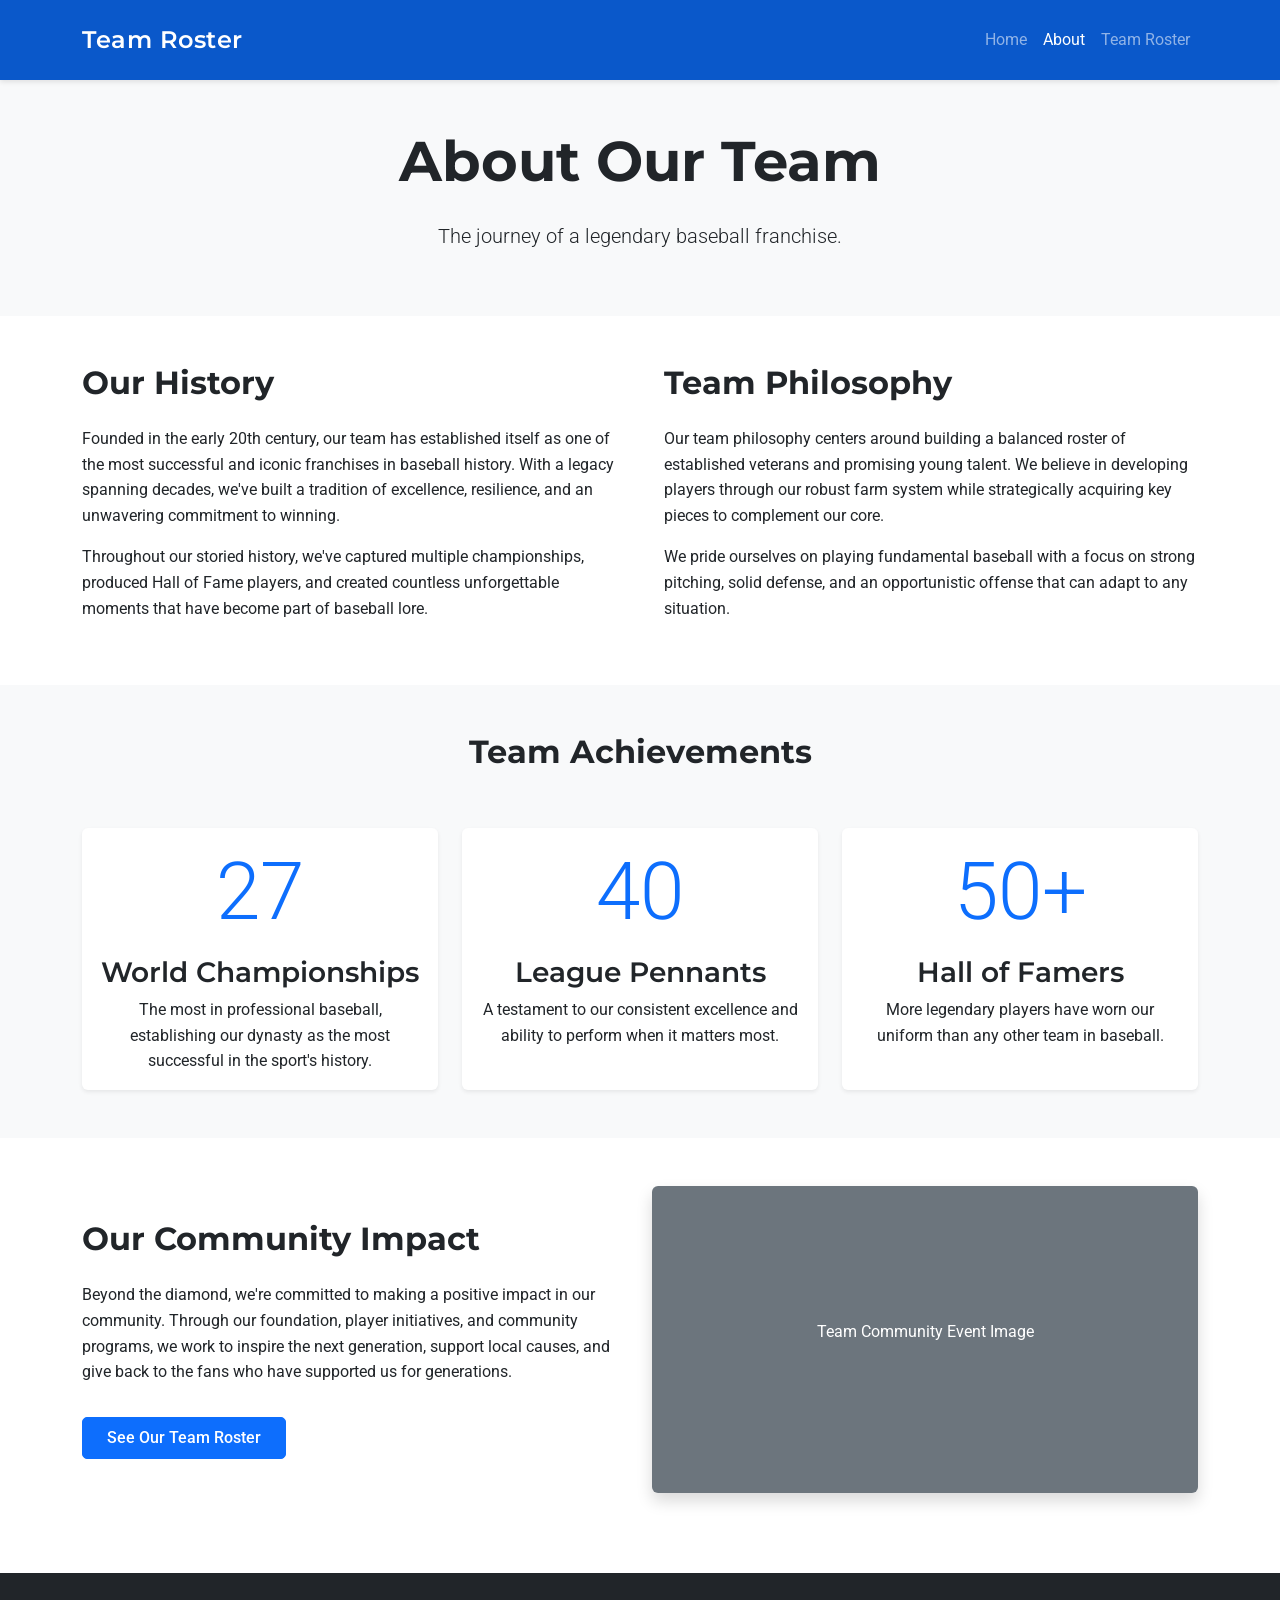
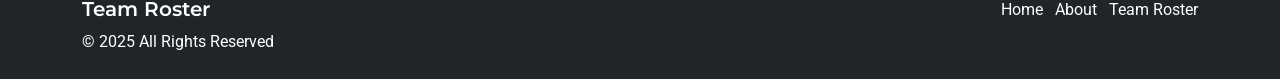
==== about.html @ 9bb12f3b "Day #3 School / Day #4 Home: Added team roster showcase with navigation, player filtering, and style" ====
<!doctype html>
<html lang="en">
    <head>
        <title>About Our Team | Team Roster</title>
        <!-- Required meta tags -->
        <meta charset="utf-8" />
        <meta
            name="viewport"
            content="width=device-width, initial-scale=1, shrink-to-fit=no"
        />

        <!-- Bootstrap CSS v5.3.2 -->
        <link
            href="https://cdn.jsdelivr.net/npm/bootstrap@5.3.2/dist/css/bootstrap.min.css"
            rel="stylesheet"
            integrity="sha384-T3c6CoIi6uLrA9TneNEoa7RxnatzjcDSCmG1MXxSR1GAsXEV/Dwwykc2MPK8M2HN"
            crossorigin="anonymous"
        />
        <link rel="stylesheet" href="style.css">
        <link rel="icon" type="image/png" href="imgs/favicon.png">
    </head>

    <body>
        <header>
            <!-- Navigation -->
            <nav class="navbar navbar-expand-lg navbar-dark bg-primary">
                <div class="container">
                    <a class="navbar-brand" href="index.html">Team Roster</a>
                    <button class="navbar-toggler" type="button" data-bs-toggle="collapse" data-bs-target="#navbarNav" aria-controls="navbarNav" aria-expanded="false" aria-label="Toggle navigation">
                        <span class="navbar-toggler-icon"></span>
                    </button>
                    <div class="collapse navbar-collapse" id="navbarNav">
                        <ul class="navbar-nav ms-auto">
                            <li class="nav-item">
                                <a class="nav-link" href="index.html">Home</a>
                            </li>
                            <li class="nav-item">
                                <a class="nav-link active" aria-current="page" href="about.html">About</a>
                            </li>
                            <li class="nav-item">
                                <a class="nav-link" href="team.html">Team Roster</a>
                            </li>
                        </ul>
                    </div>
                </div>
            </nav>
        </header>
        
        <main>
            <section class="py-5 bg-light">
                <div class="container">
                    <div class="row">
                        <div class="col-lg-8 mx-auto text-center">
                            <h1 class="display-4 fw-bold mb-4">About Our Team</h1>
                            <p class="lead">The journey of a legendary baseball franchise.</p>
                        </div>
                    </div>
                </div>
            </section>
            
            <section class="py-5">
                <div class="container">
                    <div class="row g-5">
                        <div class="col-md-6">
                            <h2 class="fw-bold mb-4">Our History</h2>
                            <p>Founded in the early 20th century, our team has established itself as one of the most successful and iconic franchises in baseball history. With a legacy spanning decades, we've built a tradition of excellence, resilience, and an unwavering commitment to winning.</p>
                            <p>Throughout our storied history, we've captured multiple championships, produced Hall of Fame players, and created countless unforgettable moments that have become part of baseball lore.</p>
                        </div>
                        <div class="col-md-6">
                            <h2 class="fw-bold mb-4">Team Philosophy</h2>
                            <p>Our team philosophy centers around building a balanced roster of established veterans and promising young talent. We believe in developing players through our robust farm system while strategically acquiring key pieces to complement our core.</p>
                            <p>We pride ourselves on playing fundamental baseball with a focus on strong pitching, solid defense, and an opportunistic offense that can adapt to any situation.</p>
                        </div>
                    </div>
                </div>
            </section>
            
            <section class="py-5 bg-light">
                <div class="container">
                    <div class="row">
                        <div class="col-12 text-center mb-5">
                            <h2 class="fw-bold">Team Achievements</h2>
                        </div>
                    </div>
                    <div class="row g-4">
                        <div class="col-md-4">
                            <div class="card h-100 border-0 shadow-sm">
                                <div class="card-body text-center">
                                    <div class="display-1 text-primary mb-3">27</div>
                                    <h3 class="card-title">World Championships</h3>
                                    <p class="card-text">The most in professional baseball, establishing our dynasty as the most successful in the sport's history.</p>
                                </div>
                            </div>
                        </div>
                        <div class="col-md-4">
                            <div class="card h-100 border-0 shadow-sm">
                                <div class="card-body text-center">
                                    <div class="display-1 text-primary mb-3">40</div>
                                    <h3 class="card-title">League Pennants</h3>
                                    <p class="card-text">A testament to our consistent excellence and ability to perform when it matters most.</p>
                                </div>
                            </div>
                        </div>
                        <div class="col-md-4">
                            <div class="card h-100 border-0 shadow-sm">
                                <div class="card-body text-center">
                                    <div class="display-1 text-primary mb-3">50+</div>
                                    <h3 class="card-title">Hall of Famers</h3>
                                    <p class="card-text">More legendary players have worn our uniform than any other team in baseball.</p>
                                </div>
                            </div>
                        </div>
                    </div>
                </div>
            </section>
            
            <section class="py-5">
                <div class="container">
                    <div class="row align-items-center">
                        <div class="col-md-6 mb-4 mb-md-0">
                            <h2 class="fw-bold mb-4">Our Community Impact</h2>
                            <p>Beyond the diamond, we're committed to making a positive impact in our community. Through our foundation, player initiatives, and community programs, we work to inspire the next generation, support local causes, and give back to the fans who have supported us for generations.</p>
                            <a href="team.html" class="btn btn-primary mt-3">See Our Team Roster</a>
                        </div>
                        <div class="col-md-6">
                            <div class="ratio ratio-16x9 rounded overflow-hidden shadow">
                                <div class="bg-secondary d-flex align-items-center justify-content-center">
                                    <p class="text-white">Team Community Event Image</p>
                                </div>
                            </div>
                        </div>
                    </div>
                </div>
            </section>
        </main>
        
        <footer class="bg-dark text-white py-4">
            <div class="container">
                <div class="row">
                    <div class="col-md-6">
                        <h5>Team Roster</h5>
                        <p class="mb-0">© 2025 All Rights Reserved</p>
                    </div>
                    <div class="col-md-6 text-md-end">
                        <ul class="list-inline mb-0">
                            <li class="list-inline-item"><a href="index.html" class="text-white">Home</a></li>
                            <li class="list-inline-item"><a href="about.html" class="text-white">About</a></li>
                            <li class="list-inline-item"><a href="team.html" class="text-white">Team Roster</a></li>
                        </ul>
                    </div>
                </div>
            </div>
        </footer>
        
        <script
            src="https://cdn.jsdelivr.net/npm/@popperjs/core@2.11.8/dist/umd/popper.min.js"
            integrity="sha384-I7E8VVD/ismYTF4hNIPjVp/Zjvgyol6VFvRkX/vR+Vc4jQkC+hVqc2pM8ODewa9r"
            crossorigin="anonymous"
        ></script>
        <script
            src="https://cdn.jsdelivr.net/npm/bootstrap@5.3.2/dist/js/bootstrap.min.js"
            integrity="sha384-BBtl+eGJRgqQAUMxJ7pMwbEyER4l1g+O15P+16Ep7Q9Q+zqX6gSbd85u4mG4QzX+"
            crossorigin="anonymous"
        ></script>
    </body>
</html>
---- style.css ----
/* Custom Fonts */
@import url('https://fonts.googleapis.com/css2?family=Montserrat:wght@400;500;600;700&family=Roboto:wght@300;400;500;700&display=swap');

/* Base Styles */
:root {
    --primary-color: #0d6efd;
    --primary-dark: #0a58ca;
    --secondary-color: #6c757d;
    --accent-color: #ffc107;
    --light-color: #f8f9fa;
    --dark-color: #212529;
    --success-color: #198754;
    --danger-color: #dc3545;
}

body {
    font-family: 'Roboto', sans-serif;
    color: var(--dark-color);
    line-height: 1.6;
}

h1, h2, h3, h4, h5, h6, .navbar-brand {
    font-family: 'Montserrat', sans-serif;
    font-weight: 600;
}
.hero-section {
    background: linear-gradient(rgba(13, 110, 253, 0.9), rgba(10, 88, 202, 0.9)), url('https://source.unsplash.com/vTL_qy03D1I/1600x900') no-repeat center center;
    background-size: cover;
    padding: 5rem 0;
}
.navbar {
    padding: 1rem 0;
    box-shadow: 0 2px 5px rgba(0, 0, 0, 0.1);
}

.navbar-dark.bg-primary {
    background-color: var(--primary-dark) !important;
}

.navbar-brand {
    font-size: 1.5rem;
    letter-spacing: 0.5px;
}
.player-card {
    transition: transform 0.3s ease, box-shadow 0.3s ease;
    border-radius: 0.5rem;
    overflow: hidden;
    border: none;
}
.player-card:hover {
    transform: translateY(-5px);
    box-shadow: 0 10px 20px rgba(0, 0, 0, 0.1) !important;
}.player-photo {
    height: 230px;
    object-fit: cover;
    object-position: center top;
}
.card-title {
    font-weight: 600;
}
.position-indicator {
    position: absolute;
    top: 10px;
    right: 10px;
    padding: 0.25rem 0.5rem;
    border-radius: 5px;
    font-weight: 600;
    color: white;
    background-color: var(--primary-color);
}
.badge-pos-P, .badge-pos-SP, .badge-pos-RP {
    background-color: var(--danger-color);
}

.badge-pos-C {
    background-color: #6610f2;
}

.badge-pos-1B, .badge-pos-2B, .badge-pos-3B, .badge-pos-SS {
    background-color: var(--success-color);
}

.badge-pos-LF, .badge-pos-CF, .badge-pos-RF {
    background-color: var(--primary-color);
}

.badge-pos-DH {
    background-color: var(--accent-color);
    color: var(--dark-color);
}
.roster-controls {
    background-color: var(--light-color);
    padding: 1.5rem;
    border-radius: 10px;
    margin-bottom: 2rem;
}
footer {
    margin-top: 2rem;
}

footer a {
    text-decoration: none;
    transition: color 0.2s;
}

footer a:hover {
    text-decoration: underline;
}
.btn {
    border-radius: 5px;
    padding: 0.5rem 1.5rem;
    font-weight: 500;
    transition: all 0.3s;
}

.btn-primary {
    background-color: var(--primary-color);
    border-color: var(--primary-color);
}

.btn-primary:hover {
    background-color: var(--primary-dark);
    border-color: var(--primary-dark);
    transform: translateY(-2px);
}

.btn-outline-primary {
    color: var(--primary-color);
    border-color: var(--primary-color);
}

.btn-outline-primary:hover {
    background-color: var(--primary-color);
    transform: translateY(-2px);
}
@media (max-width: 767px) {
    .hero-section {
        padding: 3rem 0;
    }
    
    .hero-section h1 {
        font-size: 2.5rem;
    }
    
    .player-photo {
        height: 200px;
    }
}

@media (max-width: 576px) {
    .navbar-brand {
        font-size: 1.2rem;
    }
    
    h1.display-4 {
        font-size: 2.5rem;
    }
    
    .display-1, .display-3, .display-4 {
        font-size: calc(1.3rem + 2.1vw);
    }
    
    .player-photo {
        height: 180px;
    }
}
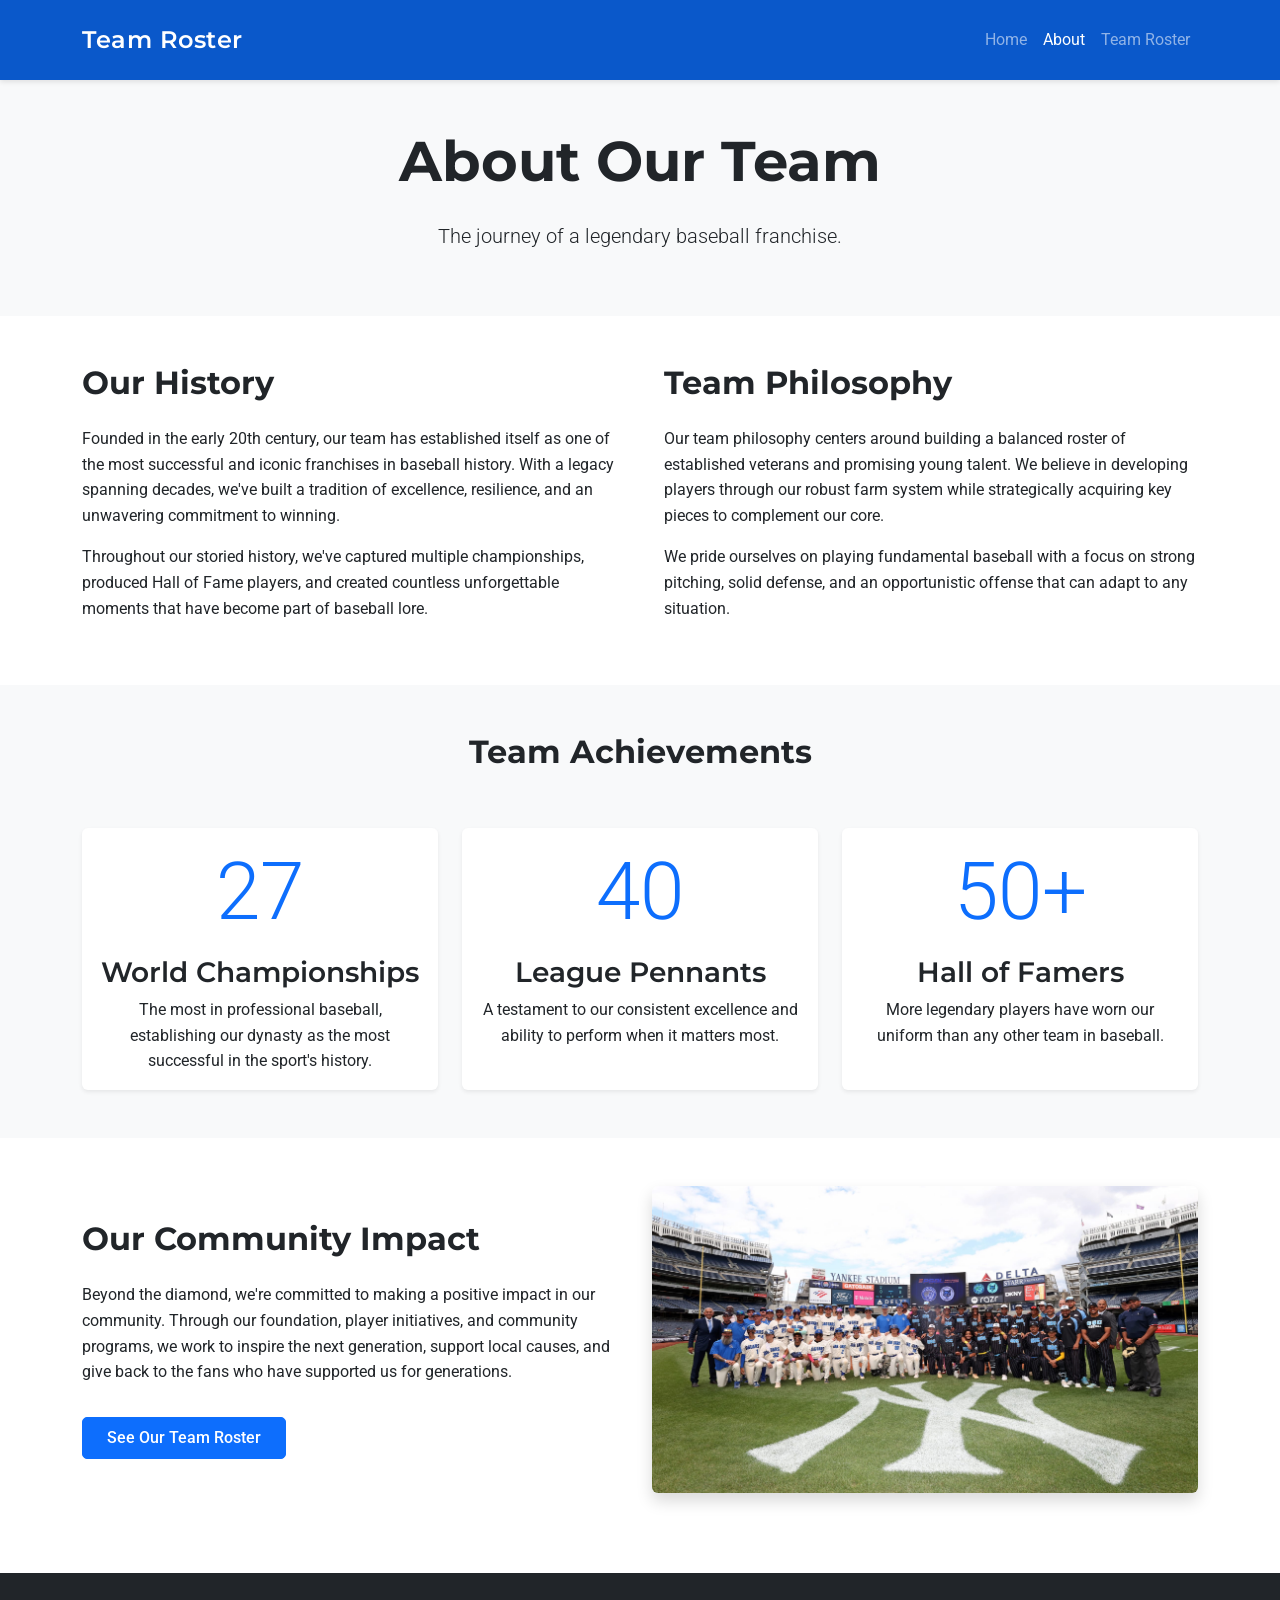
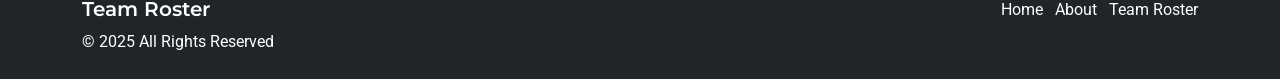
==== commit 02aa290d: "Day #4 Class: Added Images, and added images in roster / about pages" ====
--- a/about.html
+++ b/about.html
@@ -125,7 +125,7 @@
                         <div class="col-md-6">
                             <div class="ratio ratio-16x9 rounded overflow-hidden shadow">
                                 <div class="bg-secondary d-flex align-items-center justify-content-center">
-                                    <p class="text-white">Team Community Event Image</p>
+                                    <img src="imgs/event.jpg" class="card-img-top" alt="...">
                                 </div>
                             </div>
                         </div>
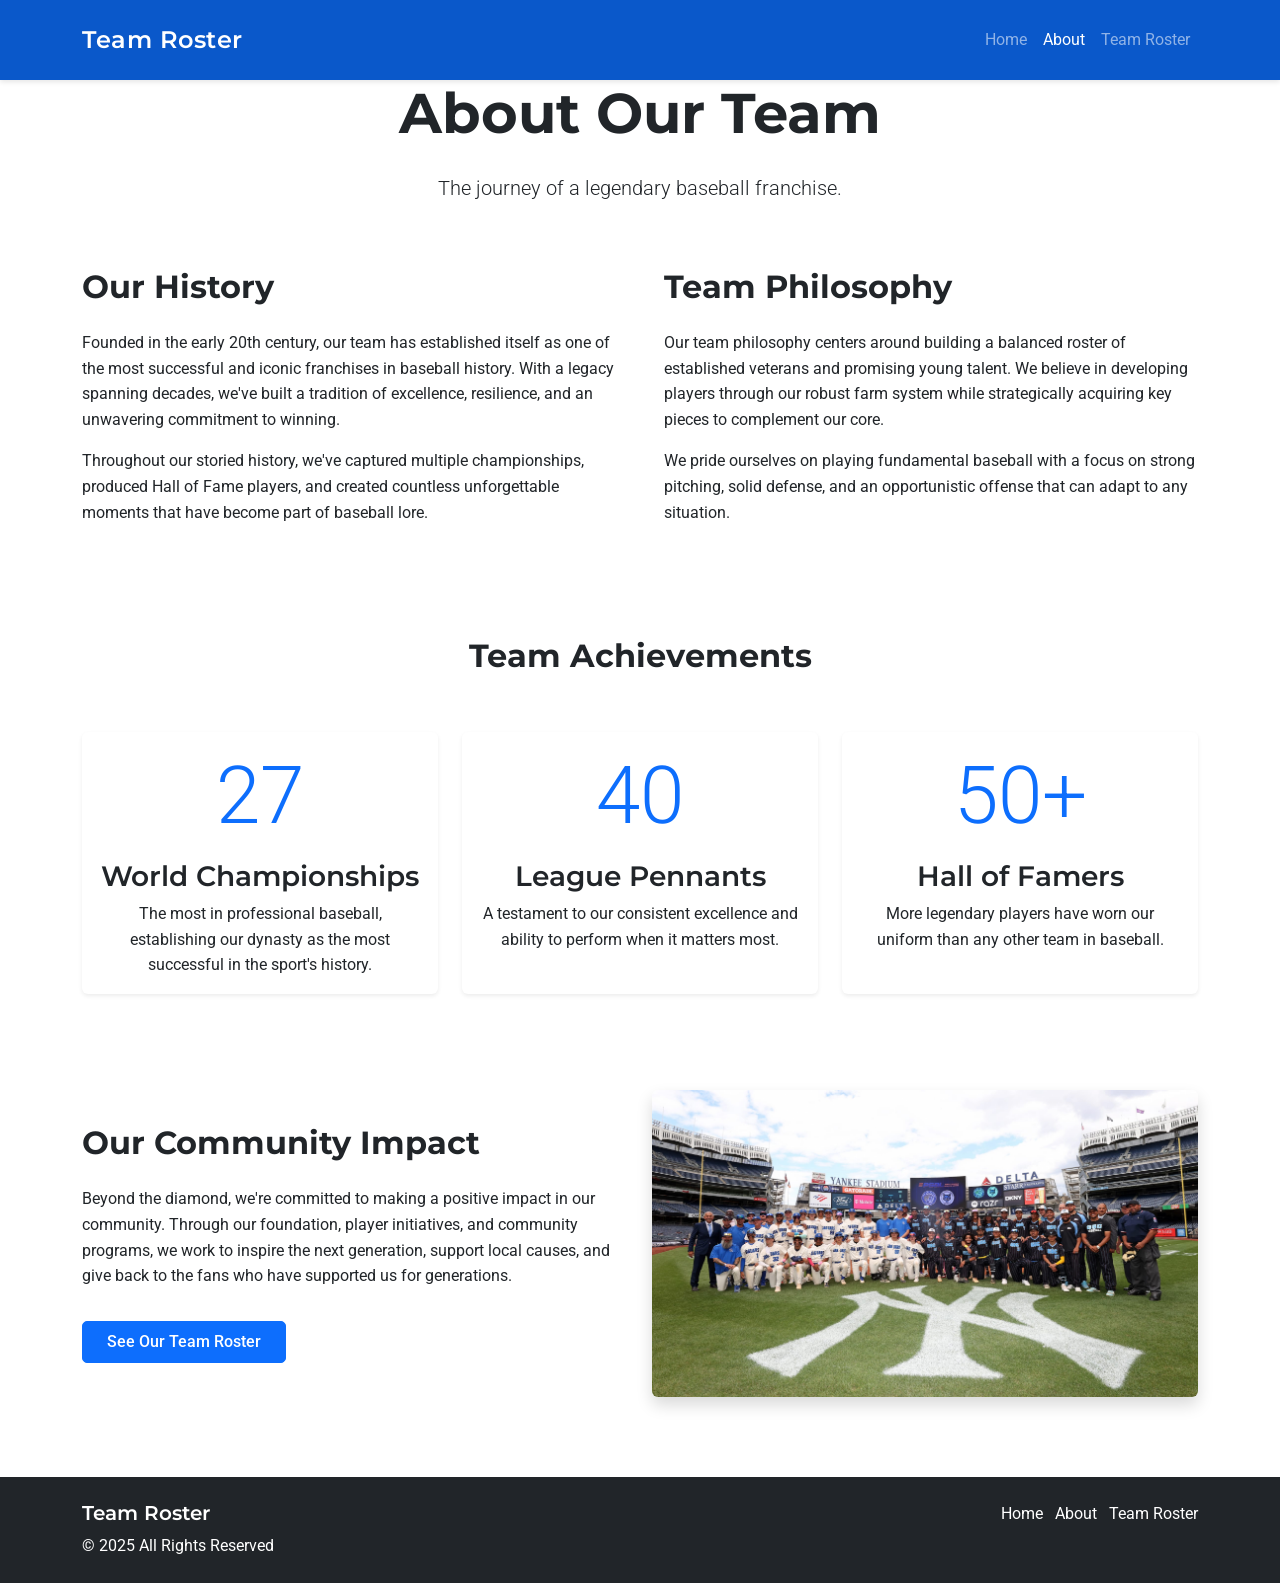
==== commit 1fa1b741: "Day #5 Home: added fun facts and update team page structure and styles" ====
--- a/about.html
+++ b/about.html
@@ -47,7 +47,7 @@
         </header>
         
         <main>
-            <section class="py-5 bg-light">
+            <section class="py-5>
                 <div class="container">
                     <div class="row">
                         <div class="col-lg-8 mx-auto text-center">
@@ -75,7 +75,7 @@
                 </div>
             </section>
             
-            <section class="py-5 bg-light">
+            <section class="py-5">
                 <div class="container">
                     <div class="row">
                         <div class="col-12 text-center mb-5">
--- a/style.css
+++ b/style.css
@@ -41,16 +41,63 @@
     font-size: 1.5rem;
     letter-spacing: 0.5px;
 }
+
+/* Flip Card Styles */
 .player-card {
-    transition: transform 0.3s ease, box-shadow 0.3s ease;
+    perspective: 1000px;
+    height: 100%;
+    border-radius: 0.5rem;
+    overflow: visible;
+    border: none;
+    background-color: transparent;
+    box-shadow: none;
+}
+
+.player-card-inner {
+    position: relative;
+    width: 100%;
+    height: 100%;
+    text-align: center;
+    transition: transform 0.8s;
+    transform-style: preserve-3d;
+    border-radius: 0.5rem;
+    box-shadow: 0 5px 15px rgba(0, 0, 0, 0.1);
+}
+
+.player-card:hover .player-card-inner {
+    transform: rotateY(180deg);
+}
+
+.player-card-front, .player-card-back {
+    position: absolute;
+    width: 100%;
+    height: 100%;
+    backface-visibility: hidden;
     border-radius: 0.5rem;
     overflow: hidden;
-    border: none;
-}
-.player-card:hover {
-    transform: translateY(-5px);
-    box-shadow: 0 10px 20px rgba(0, 0, 0, 0.1) !important;
-}.player-photo {
+}
+
+.player-card-back {
+    background-color: var(--primary-color);
+    color: white;
+    transform: rotateY(180deg);
+    display: flex;
+    flex-direction: column;
+    justify-content: center;
+    padding: 1.5rem;
+}
+
+.player-card-back h5 {
+    margin-bottom: 1rem;
+}
+
+.fun-fact-text {
+    font-size: 1rem;
+    line-height: 1.5;
+    padding: 0 0.5rem;
+}
+
+.player-photo {
     height: 230px;
     object-fit: cover;
     object-position: center top;
@@ -163,4 +210,32 @@
     .player-photo {
         height: 180px;
     }
+}
+
+/* Team Page Styles */
+.player-card {
+    transition: transform 0.3s;
+    margin-bottom: 20px;
+    box-shadow: 0 4px 6px rgba(0, 0, 0, 0.1);
+}
+
+.player-card:hover {
+    transform: translateY(-5px);
+}
+
+.player-image {
+    width: 100%;
+    height: 300px;
+    object-fit: cover;
+}
+
+.modal-body img {
+    max-width: 200px;
+    margin-bottom: 15px;
+    box-shadow: 0 2px 4px rgba(0, 0, 0, 0.1);
+}
+
+.special-role {
+    color: var(--accent-color);
+    font-weight: bold;
 }
